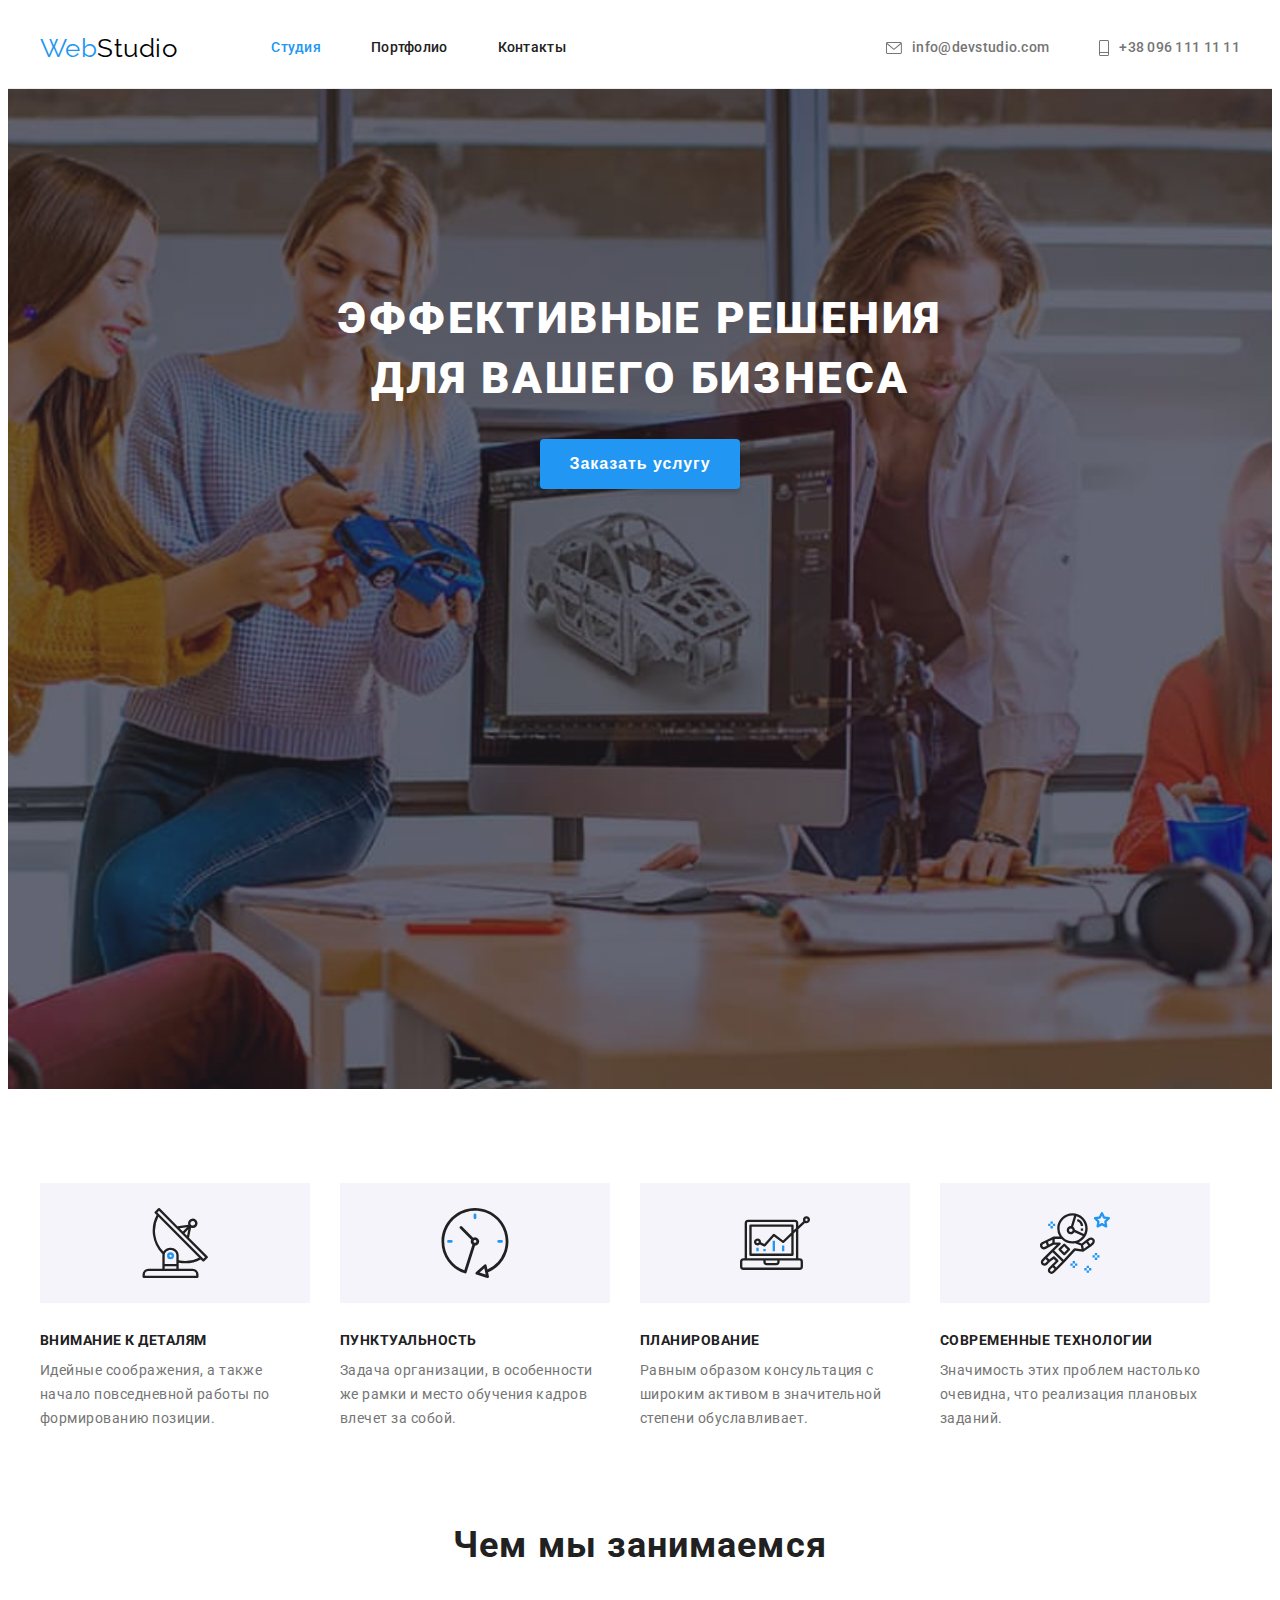
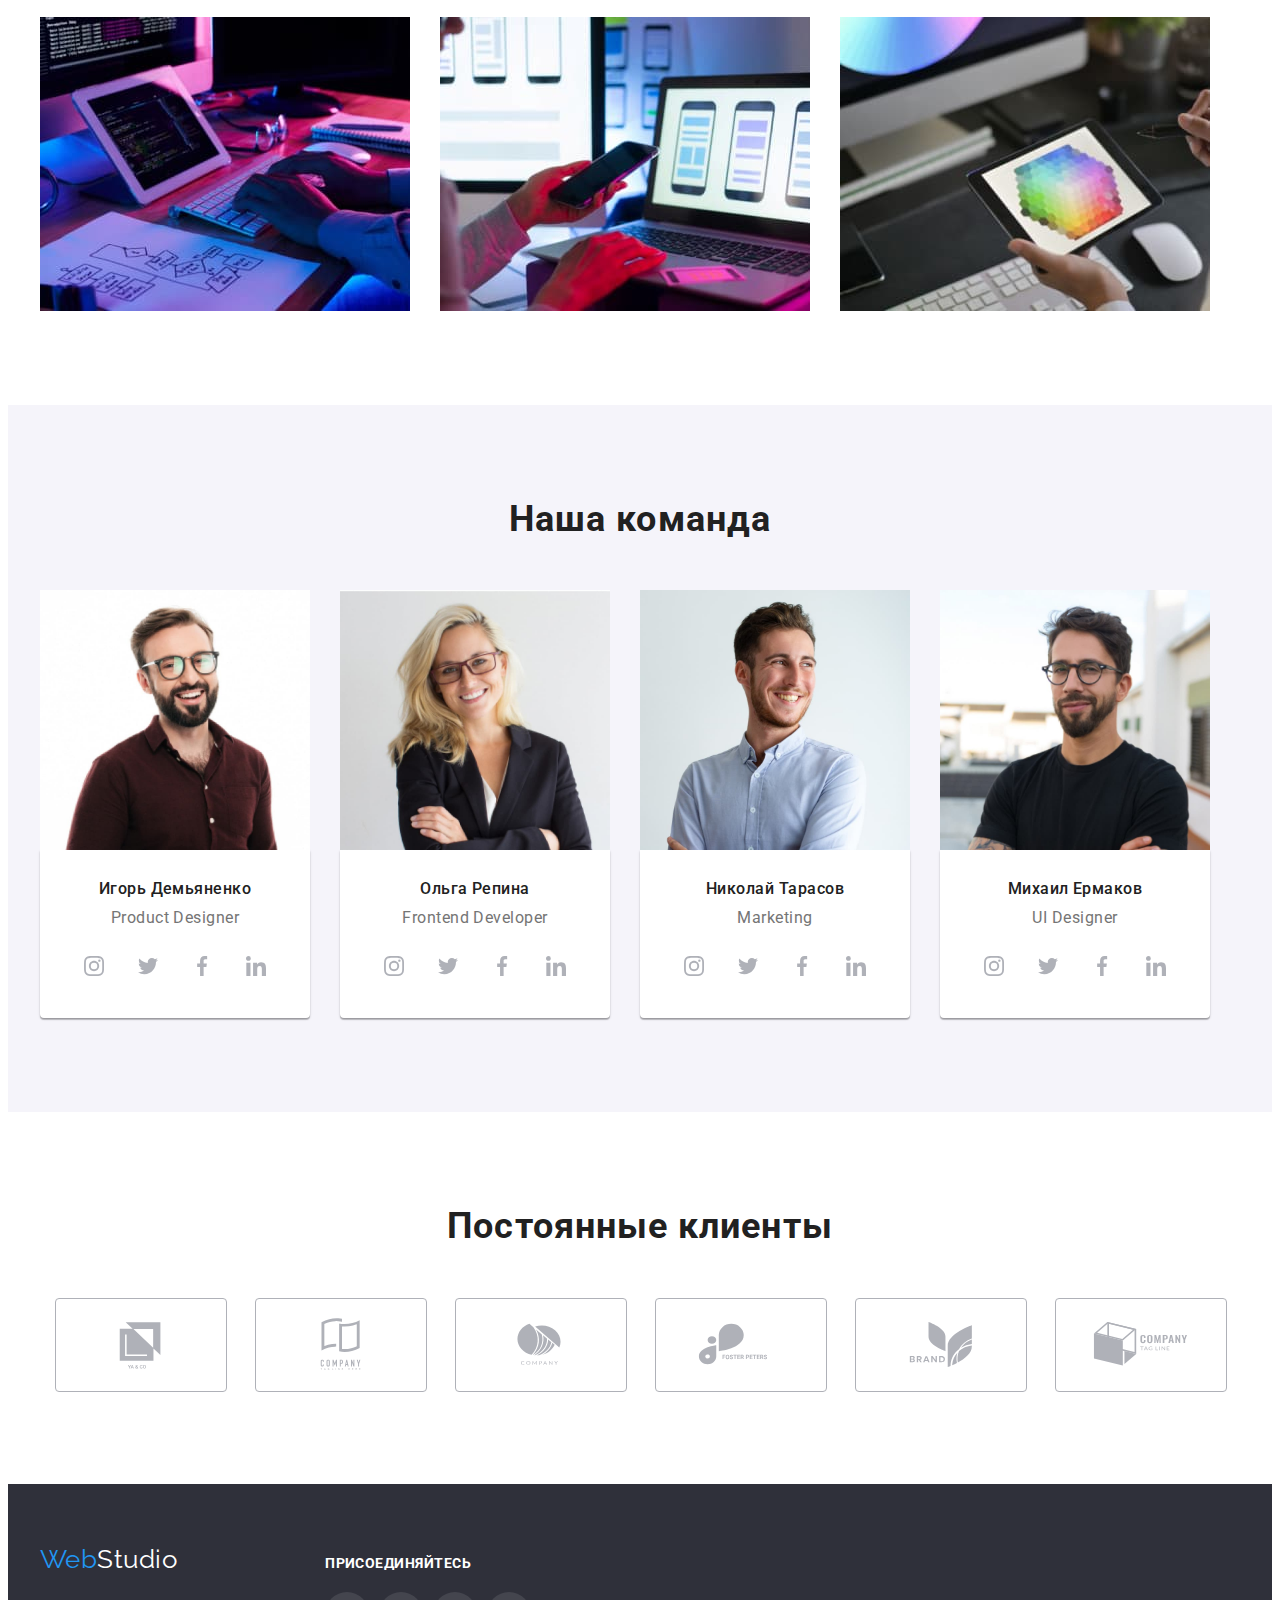
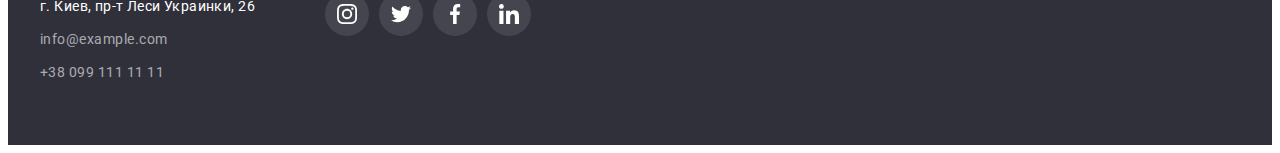
==== index.html @ 8ca859e2 "Копирует файлы предыдущей работы." ====
<!DOCTYPE html>
<html lang="ru">
<head>
    <meta charset="UTF-8">
    <meta http-equiv="X-UA-Compatible" content="IE=edge">
    <meta name="viewport" content="width=device-width, initial-scale=1.0">
    <link rel="preconnect" href="https://fonts.googleapis.com">
    <link rel="preconnect" href="https://fonts.gstatic.com" crossorigin>
    <link rel="stylesheet" 
    href="https://cdnjs.cloudflare.com/ajax/libs/modern-normalize/1.1.0/modern-normalize.min.css"
      integrity="sha512-wpPYUAdjBVSE4KJnH1VR1HeZfpl1ub8YT/NKx4PuQ5NmX2tKuGu6U/JRp5y+Y8XG2tV+wKQpNHVUX03MfMFn9Q=="
      crossorigin="anonymous" referrerpolicy="no-referrer"/>
    <link href="https://fonts.googleapis.com/css2?family=Raleway:wght@700&family=Roboto:wght@400;500;700;900&display=swap"
        rel="stylesheet">

    <link rel="stylesheet" href="./css/styles.css">
    <title>Студия</title>
</head>
<body>
<!--HEADER-->
<!--навигация-->
<header class="header">
    <div class="container header-container">
        <nav class="header-nav">
            <a href="./index.html" class="logo link header-logo"> Web<span class="logo-dark">Studio</span> </a>
            <ul class="header-list list">
                <li class="header-item"> <a href="index.html" class="header-link link current">Студия</a> </li>
                <li class="header-item"> <a href="portfolio.html" class="header-link link ">Портфолио</a> </li>
                <li class="header-item"> <a href="" class="header-link link">Контакты</a> </li>
            </ul>
        </nav>
        <!--контакты хедера-->
            <ul class="header-list list">
                <li class="header-item">
                  <a href="mailto:info@devstudio.com" class="header-contacts link">
                  <svg class="mail-icon" width="16" height="12">
                    <use href="./images/icons.svg#icon-email"></use>
                  </svg>
                  info@devstudio.com</a>
                </li>
                <li class="header-item">
                  <a href="tel:+380961111111" class="header-contacts link">
                    <svg class="mail-icon" width="10" height="16">
                      <use href="./images/icons.svg#icon-tel"></use>
                    </svg>
                    +38 096 111 11 11</a></li>
            </ul>
    </div>
</header>
<!--MAIN-->
<!--кнопка-->
  <main> 
       <section class="hero overlay">
        <div class="container ">
               <h1 class="hero-title"> Эффективные решения </br> для вашего бизнеса</h1>
               <button type="button" class="hero-btn">Заказать услугу</button>
         </div>
      </section> 
       
<!--особенности-->
      <section class="section">
          <div class="container ">
              <h2 class="features-title visually-hidden">Особенности</h2>
              <ul class="features-list list">
                <li class="features-item">
                  <div class="thumb">
                    <svg class="features-icon" width="70" height="70">
                     <use href="./images/icons.svg#icon-antenna"> </use>
                    </svg>
                  </div>  
                  <h3 class="features-title">Внимание к деталям</h3>
                  <p class="features-text"> Идейные соображения, а также начало повседневной работы по формированию позиции.</p>
                </li>
                <li class="features-item">
                  <div class="thumb">
                    <svg class="features-icon" width="70" height="70">
                      <use href="./images/icons.svg#icon-clock"> </use>
                    </svg>
                  </div>
                  <h3 class="features-title">Пунктуальность</h3>
                  <p class="features-text">Задача организации, в особенности же рамки и место обучения кадров влечет за собой.</p>
                </li>
                <li class="features-item">
                  <div class="thumb">
                    <svg class="features-icon" width="70" height="70">
                      <use href="./images/icons.svg#icon-diagram"> </use>
                    </svg>
                  </div>
                  <h3 class="features-title">Планирование</h3>
                  <p class="features-text">Равным образом консультация с широким активом в значительной степени обуславливает.</p>
                </li>
                <li class="features-item">
                  <div class="thumb">
                    <svg class="features-icon" width="70" height="70">
                      <use href="./images/icons.svg#icon-astronaut"> </use>
                    </svg>
                  </div>
                  <h3 class="features-title">Современные технологии</h3>
                  <p class="features-text">Значимость этих проблем настолько очевидна, что реализация плановых заданий.</p>
                </li>
              </ul>
          </div>
      </section>
<!--чем мы занимаемся-->
      <section class="section activity">
          <div class="container">
              <h2 class="section-title">Чем мы занимаемся</h2>
                <ul class="activity-list list">
                    <li class="activity-item"><img src="./images/box1.jpg" alt="Сoздание сайта" width="370" height="294"></li>
                    <li class="activity-item"><img src="./images/box2.jpg" alt="Адаптация под мобильные приложения" width="370" height="294"></li>
                    <li class="activity-item"><img src="./images/box3.jpg" alt="Эксклюзивный дизайн" width="370" height="294"></li>
                 </ul>
          </div>
           
      </section>
       
<!--команда-->
       <section class="section team">
           <div class="container">
               <h2 class="section-title">Наша команда</h2>
             <ul class="team-list list">
                  <li class="team-item">
                     <img src="./images/img.jpg" alt="Демьяненко" width="270" height="260">
                      <div class="team-item-bottom">
                         <h3 class="team-title">Игорь Демьяненко</h3>
                         <p class="team-text">Product Designer</p>
                         <ul class="team-social-list list">
                           <li class="team-social-item">
                             <a href="" class="team-social-link link">
                               <svg class="team-social-icon" width="20" height="20">
                                 <use href="./images/icons.svg#icon-instagram"></use>
                               </svg>
                             </a>
                           </li>
                          <li class="team-social-item">
                            <a href="" class="team-social-link link"><svg class="team-social-icon" width="20" height="20">
                              <use href="./images/icons.svg#icon-twitter"></use>
                            </svg></a>
                          </li>
                          <li class="team-social-item">
                            <a href="" class="team-social-link link"><svg class="team-social-icon" width="20" height="20">
                              <use href="./images/icons.svg#icon-facebook"></use>
                            </svg></a>
                          </li>
                          <li class="team-social-item">
                            <a href="" class="team-social-link link"><svg class="team-social-icon" width="20" height="20">
                              <use href="./images/icons.svg#icon-linkedin"></use>
                            </svg></a>
                          </li>
                         </ul>
                      </div>
                  </li>
                  <li class="team-item">
                    <img src="./images/img(1).jpg" alt="Репина" width="270" height="260">
                      <div class="team-item-bottom">
                         <h3 class="team-title">Ольга Репина</h3>
                         <p class="team-text">Frontend Developer</p>
                        <ul class="team-social-list list">
                          <li class="team-social-item">
                            <a href="" class="team-social-link link">
                              <svg class="team-social-icon" width="20" height="20">
                                <use href="./images/icons.svg#icon-instagram"></use>
                              </svg>
                            </a>
                          </li>
                          <li class="team-social-item">
                            <a href="" class="team-social-link link"><svg class="team-social-icon" width="20" height="20">
                                <use href="./images/icons.svg#icon-twitter"></use>
                              </svg></a>
                          </li>
                          <li class="team-social-item">
                            <a href="" class="team-social-link link"><svg class="team-social-icon" width="20" height="20">
                                <use href="./images/icons.svg#icon-facebook"></use>
                              </svg></a>
                          </li>
                          <li class="team-social-item">
                            <a href="" class="team-social-link link"><svg class="team-social-icon" width="20" height="20">
                                <use href="./images/icons.svg#icon-linkedin"></use>
                              </svg></a>
                          </li>
                        </ul>
                      </div>
                  </li>
                  <li class="team-item">
                     <img src="./images/img(2).jpg" alt="Тарасов" width="270" height="260">
                      <div class="team-item-bottom">
                         <h3 class="team-title">Николай Тарасов</h3>
                         <p class="team-text">Marketing</p>
                        <ul class="team-social-list list">
                          <li class="team-social-item">
                            <a href="" class="team-social-link link">
                              <svg class="team-social-icon" width="20" height="20">
                                <use href="./images/icons.svg#icon-instagram"></use>
                              </svg>
                            </a>
                          </li>
                          <li class="team-social-item">
                            <a href="" class="team-social-link link"><svg class="team-social-icon" width="20" height="20">
                                <use href="./images/icons.svg#icon-twitter"></use>
                              </svg></a>
                          </li>
                          <li class="team-social-item">
                            <a href="" class="team-social-link link"><svg class="team-social-icon" width="20" height="20">
                                <use href="./images/icons.svg#icon-facebook"></use>
                              </svg></a>
                          </li>
                          <li class="team-social-item">
                            <a href="" class="team-social-link link"><svg class="team-social-icon" width="20" height="20">
                                <use href="./images/icons.svg#icon-linkedin"></use>
                              </svg></a>
                          </li>
                        </ul>
                      </div>
                  </li>
                  <li class="team-item">
                     <img src="./images/img(4).jpg" alt="Ермаков" width="270" height="260">
                       <div class="team-item-bottom">
                          <h3 class="team-title">Михаил Ермаков</h3>
                          <p class="team-text">UI Designer</p>
                          <ul class="team-social-list list">
                            <li class="team-social-item">
                              <a href="" class="team-social-link link">
                                <svg class="team-social-icon" width="20" height="20">
                                  <use href="./images/icons.svg#icon-instagram"></use>
                                </svg>
                              </a>
                            </li>
                            <li class="team-social-item">
                              <a href="" class="team-social-link link"><svg class="team-social-icon" width="20" height="20">
                                  <use href="./images/icons.svg#icon-twitter"></use>
                                </svg></a>
                            </li>
                            <li class="team-social-item">
                              <a href="" class="team-social-link link"><svg class="team-social-icon" width="20" height="20">
                                  <use href="./images/icons.svg#icon-facebook"></use>
                                </svg></a>
                            </li>
                            <li class="team-social-item">
                              <a href="" class="team-social-link link"><svg class="team-social-icon" width="20" height="20">
                                  <use href="./images/icons.svg#icon-linkedin"></use>
                                </svg></a>
                            </li>
                          </ul>
                       </div>
                  </li>
              </ul>
           </div>
            
       </section>

       <section class="section client">
         <div class="container">
              <h2 class="section-title">Постоянные клиенты</h2>
            <ul class="client-list list">
                <li class="client-item"> <a href="" class="client-link link">
                  <svg class="client-icon" width="106" height="60">
                    <use href="./images/icons.svg#icon-Logo"></use>
                  </svg>
                </a> </li>
                <li class="client-item"> <a href="" class="client-link link">
                  <svg class="client-icon" width="106" height="60">
                    <use href="./images/icons.svg#icon-Logo-1"></use>
                  </svg>
                </a> </li>
                <li class="client-item"> <a href="" class="client-link link">
                  <svg class="client-icon" width="106" height="60">
                    <use href="./images/icons.svg#icon-Logo-2"></use>
                  </svg>
                </a> </li>
                <li class="client-item"> <a href="" class="client-link link">
                  <svg class="client-icon" width="106" height="60">
                    <use href="./images/icons.svg#icon-Logo-3"></use>
                  </svg>
                </a> </li>
                <li class="client-item"> <a href="" class="client-link link">
                  <svg class="client-icon" width="106" height="60">
                    <use href="./images/icons.svg#icon-Logo-4"></use>
                  </svg>
                </a> </li>
                <li class="client-item"> <a href="" class="client-link link">
                  <svg class="client-icon" width="106" height="60">
                    <use href="./images/icons.svg#icon-Logo-5"></use>
                  </svg>
                </a> </li>
            </ul>
         </div>
        
       </section>
  </main>
    <!--FOOTER-->
    <!--адрес-->
    <footer class="footer">
        <div class="container footer-container">
          <div class="address-box">
            <a href="./index.html" class="logo link footer-logo"> Web<span class="footer-logo-light">Studio</span> </a>
          <address>
              <ul class="footer-list list">
                  <li class="footer-item"><a href="" class="address link">г. Киев, пр-т Леси Украинки, 26 </a> </li>
                  <li class="footer-item"><a href="maiilto:info@example.com" class="footer-conracts link">info@example.com</a>
                  </li>
                  <li class="footer-item"><a href="tel:+380991111111" class="footer-conracts link">+38 099 111 11 11</a></li>
              </ul>
          </address>
          </div>  
          <div class="social-box">
          <h3 class="footer-social-title">Присоединяйтесь</h3>
          <ul class="footer-social-list list">
            <li class="footer-social-item">
              <a href="" class="footer-social-link link">
                <svg class="footer-social-icon" width="20" height="20">
                  <use href="./images/icons.svg#icon-instagram-f"></use>
                </svg>
              </a>
            </li>
            <li class="footer-social-item">
              <a href="" class="footer-social-link link">
                <svg class="footer-social-icon" width="20" height="20">
                  <use href="./images/icons.svg#icon-twitter-f"></use>
                </svg>
              </a>
            </li>
            <li class="footer-social-item">
              <a href="" class="footer-social-link link">
                <svg class="footer-social-icon" width="20" height="20">
                  <use href="./images/icons.svg#icon-facebook-f"></use>
                </svg>
              </a>
            </li>
            <li class="footer-social-item">
              <a href="" class="footer-social-link link">
                <svg class="footer-social-icon" width="20" height="20">
                  <use href="./images/icons.svg#icon-linkedin-f"></use>
                </svg>
              </a>
            </li>
          </ul>
        </div>
        </div>
        
    </footer>
</body>
</html>
---- css/styles.css ----
:root {
  --main-title-color: #212121;
  --second-title-color: #757575;
  --third-title-color: #ffffff;
  --main-text-color: #757575;
  --second-text-color: #ffffff99;
  --accent-color: #2196f3;
  --main-btn-color: #2196f3;
  --second-btn-color: #f5f4fa;
  --first-logo-color: #000000;
  --second-logo-color: #ffffff;
  --font-logo: 'Raleway';
  --main-bckgr-color: #ffffff;
  --second-bckgr-color: #2f303a;
  --third-bckgr-color: #f5f4fa;
  --header-bottom-line: #ececec;
  --thumb-color: #f5f4fa;
  --first-social-icon-color: #afb1b8;
  --second-social-icon-color: #ffffff;
  --hover-social-icon-color: #ffffff;
  --border-projects-color: #eeeeee;
}

p,
h1,
h2,
h3,
h4,
h5,
h6 {
  margin: 0;
}
ul {
  margin: 0;
  padding: 0;
}
button {
  cursor: pointer;
}
img {
  display: block;
  max-width: 100%;
  height: auto;
}
body {
  font-family: 'Roboto', sans-serif;
  letter-spacing: 0.03em;
  background: #ffffff;
}
.container {
  width: 1200px;
  padding: 0 15px;
  margin: 0 auto;
}
.section {
  padding-top: 94px;
  padding-bottom: 94px;
}
.list {
  list-style: none;
}
.link {
  text-decoration: none;
  cursor: pointer;
}
.section-title {
  margin-bottom: 50px;

  font-weight: 700;
  font-size: 36px;
  line-height: 1.16;
  text-align: center;
  letter-spacing: 0.03em;
  color: var(--main-title-color);
}

/*--------------------------HEADER----------------------------*/

.header {
  background-color: var(--main-bckgr-color);
  border-bottom: 1px solid var(--header-bottom-line);
}
.header-nav {
  display: flex;
  align-items: center;
}
.header-list {
  display: flex;
  margin-left: auto;
}
.header-item:not(:last-child) {
  margin-right: 50px;
}
.header-container {
  display: flex;
  align-items: center;
}
/*логотип*/
.header-logo {
  margin-right: 94px;
}
.logo {
  color: var(--accent-color);
  font-family: var(--font-logo);
  font-size: 26px;
  line-height: 1.19;
}

.logo-dark {
  color: var(--first-logo-color);
}

/*навигация*/
.header-link {
  display: block;
  padding-top: 32px;
  padding-bottom: 32px;

  font-weight: 500;
  font-size: 14px;
  line-height: 1.14;
  letter-spacing: 0.02em;
  color: var(--main-title-color);
}
.header-link:hover,
.header-link:focus {
  color: var(--accent-color);
}
.header-link.current {
  color: var(--accent-color);
}

/*контакты хедера*/
.header-connect {
  margin-left: auto;
}
.header-connect .header-item:not(:last-child) {
  margin-right: 50px;
}
.header-contacts {
  display: flex;
  justify-content: center;
  align-items: center;

  padding-top: 32px;
  padding-bottom: 32px;

  font-weight: 500;
  font-size: 14px;
  line-height: 1.14;
  letter-spacing: 0.02em;
  color: var(--second-title-color);
}
.mail-icon {
  fill: currentColor;
  margin-right: 10px;
}
.header-contacts:hover,
.header-contacts:focus {
  color: var(--accent-color);
}

/*СТУДИЯ------------------------------------------------------*/
/*-----------------------------MAIN----------------------------*/
.hero {
  max-width: 1600px;
  margin: 0 auto;
  padding: 200px 0;

  text-align: center;

  background-color: var(--second-bckgr-color);
}
.overlay {
  max-width: 1600px;
  height: 600px;

  margin-right: auto;
  margin-left: auto;

  background-image: linear-gradient(to right, rgba(47, 48, 58, 0.4), rgba(47, 48, 58, 0.4)),
    url('../images/hero-bckg.jpg');

  background-size: cover;
  background-repeat: no-repeat;
  background-position: center;
  background-color: var(--second-bckgr-color);
}
.hero-title {
  margin-bottom: 30px;
  font-weight: 900;
  font-size: 44px;
  line-height: 1.36;
  letter-spacing: 0.06em;
  text-transform: uppercase;
  color: var(--third-title-color);
}
/*кнопка "заказ услуги"*/

.hero-btn {
  padding: 0;
  width: 200px;
  height: 50px;
  font-weight: bold;
  font-size: 16px;
  color: var(--third-title-color);
  line-height: 1.87;
  letter-spacing: 0.06em;

  border: none;
  background-color: var(--main-btn-color);
  box-shadow: 0px 4px 4px rgba(0, 0, 0, 0.15);
  border-radius: 4px;
}
.hero-btn:hover,
.hero-btn:focus {
  background-color: var(--main-btn-color);
  color: var(--third-title-color);
}

/*особенности*/
.features-list {
  display: flex;

  background-color: var(--main-bckgr-color);
}
.thumb {
  display: flex;
  justify-content: center;
  align-items: center;
  height: 120px;
  margin-bottom: 30px;

  background: var(--thumb-color);
}

.features-item:not(:last-child) {
  margin-right: 30px;
}
.features-item {
  width: 270px;
}
.features-title {
  margin-bottom: 10px;

  font-size: 14px;
  line-height: 1.14;
  text-transform: uppercase;
  color: var(--main-title-color);
}
.features-text {
  font-size: 14px;
  line-height: 1.71;
  color: var(--second-title-color);
}

/*чем мы занимаемся*/
.activity {
  padding-top: 0;
}
.activity-list {
  display: flex;
}
.activity-item:not(:last-child) {
  margin-right: 30px;
}
/*наша команда*/
.team {
  background-color: var(--third-bckgr-color);
}
.team-list {
  display: flex;
  margin-right: -30px;
}
.team-item:not(:last-child) {
  flex-basis: calc(100%-3 * 30px) / 3;
  margin-right: 30px;
}
.team-title {
  margin-bottom: 10px;

  font-weight: 500;
  font-size: 16px;
  line-height: 1.18;
  text-align: center;
  letter-spacing: 0.03em;
  color: var(--main-title-color);
}
.team-text {
  margin-bottom: 16px;
  font-size: 16px;
  line-height: 1.18;
  text-align: center;
  letter-spacing: 0.03em;
  color: var(--main-text-color);
}
.team-item-bottom {
  padding-top: 30px;
  padding-bottom: 30px;
}
.team-item-bottom {
  background-color: var(--main-bckgr-color);
  box-shadow: 0px 1px 3px rgba(0, 0, 0, 0.12), 0px 1px 1px rgba(0, 0, 0, 0.14),
    0px 2px 1px rgba(0, 0, 0, 0.2);
  border-radius: 0px 0px 4px 4px;
}
.team-social-list {
  display: flex;
  justify-content: center;
  align-items: center;
}
.team-social-item {
  width: 44px;
  height: 44px;
}
.team-social-item + .team-social-item {
  margin-left: 10px;
}
.team-social-link {
  display: flex;
  justify-content: center;
  align-items: center;

  width: 100%;
  height: 100%;

  color: var(--first-social-icon-color);
  background-color: #fff;
  border-radius: 50%;
}
.team-social-icon {
  fill: currentColor;
}
.team-social-link:hover,
.team-social-link:focus {
  background-color: var(--accent-color);
  color: var(--hover-social-icon-color);
}
/*постоянные клиенты*/
.client {
  background-color: var(--main-bckgr-color);
}
.client-list {
  display: flex;
  justify-content: center;
  align-items: center;
}
.client-item {
  width: 170px;
  height: 92px;
}
.client-item + .client-item {
  margin-left: 30px;
}
.client-link {
  display: flex;
  justify-content: center;
  align-items: center;

  width: 100%;
  height: 100%;

  color: var(--first-social-icon-color);
  background-color: var(--main-bckgr-color);
  border: 1px solid var(--first-social-icon-color);
  border-radius: 4px;
}
.client-icon {
  fill: currentColor;
}
.client-link:hover,
.client-link:focus {
  background-color: var(--hover-social-icon-color);
  color: var(--accent-color);
  border-color: var(--accent-color);
}

/*ПОРТФОЛИО---------------------------------------------------*/
/*-------------------------MAIN-------------------------------*/
/*фильтр*/
.visually-hidden {
  position: absolute;
  white-space: nowrap;
  width: 1px;
  height: 1px;
  overflow: hidden;
  border: 0;
  padding: 0;
  clip: rect(0 0 0 0);
  clip-path: inset(50%);
  margin: -1px;
}
.btn-filter {
  display: inline-block;
  padding: 6px 22px;
  font-family: inherit;
  color: var(--main-title-color);
  font-weight: 500;
  font-size: 16px;
  line-height: 1.62;
  text-align: center;

  border-radius: 4px;
  border: transparent;
  background-color: var(--second-btn-color);
}
.btn-filter:hover,
.btn-filter:focus {
  color: var(--third-title-color);
  background-color: var(--main-btn-color);
  box-shadow: 0px 3px 1px rgba(0, 0, 0, 0.1), 0px 1px 2px rgba(0, 0, 0, 0.08),
    0px 2px 2px rgba(0, 0, 0, 0.12);
  border-radius: 4px;
}

.filter-list {
  display: flex;
  justify-content: center;
  margin-bottom: 50px;
}
.filter-item:not(:last-child) {
  margin-right: 8px;
}
/*проекты*/
.projects-list {
  display: flex;
  flex-wrap: wrap;
}

.projects-item {
  background-color: var(--main-bckgr-color);
}
.projects-item:not(:nth-child(3n)) {
  margin-right: 30px;
}
.projects-item:not(:nth-last-child(-n + 3)) {
  margin-bottom: 30px;
}
.project-title {
  font-weight: 700;
  font-size: 18px;
  line-height: 2;
  letter-spacing: 0.06em;
  color: var(--main-title-color);
}
.project-text {
  font-size: 16px;
  line-height: 1.87;
  letter-spacing: 0.03em;
  color: var(--main-text-color);
}
.project-title-text {
  padding: 20px 24px;
  border: 1px solid var(--border-projects-color);
  box-sizing: border-box;
}
.project-link {
  display: block;
}
.project-link:hover,
.project-link:focus {
  box-sizing: border-box;
  box-shadow: 0px 1px 1px rgba(0, 0, 0, 0.12), 0px 4px 4px rgba(0, 0, 0, 0.06),
    1px 4px 6px rgba(0, 0, 0, 0.16);
}
/*------------------------FOOTER-----------------------------*/
.footer {
  background-color: var(--second-bckgr-color);
  padding: 60px 0;
}
.footer-container {
  display: block;
}
/*логотип футера*/

.footer-logo-light {
  color: var(--second-logo-color);
}
.footer-logo {
  display: block;
  margin-bottom: 20px;
}
/*адрес*/
.address {
  font-style: normal;
  font-size: 14px;
  letter-spacing: 0.03em;
  line-height: 1.71;
  color: var(--third-title-color);
}
.address:hover,
.address:focus {
  color: var(--main-text-color);
}
.footer-item:not(:last-child) {
  margin-bottom: 9px;
}
.footer-conracts {
  font-style: normal;
  font-size: 14px;
  line-height: 1.71;
  color: var(--second-text-color);
}
.footer-conracts:hover,
.footer-conracts:focus {
  color: #757575;
}

.footer-container {
  display: flex;
  align-items: baseline;
}
.address-box {
  margin-right: 70px;
}
.footer-social-title {
  font-size: 14px;
  line-height: 1.14;
  text-transform: uppercase;

  margin-bottom: 20px;

  color: var(--third-title-color);
}

.footer-social-title {
  font-size: 14px;
  line-height: 1.14;
  text-transform: uppercase;

  color: var(--third-title-color);
}
.footer-social-list {
  display: flex;
  justify-content: center;
}
.footer-social-link {
  display: flex;
  justify-content: center;
  align-items: center;

  width: 100%;
  height: 100%;

  color: var(--second-social-icon-color);
  background-color: rgba(255, 255, 255, 0.1);
  border-radius: 50%;
}
.footer-social-item {
  width: 44px;
  height: 44px;
}
.footer-social-item + .footer-social-item {
  margin-left: 10px;
}
.footer-social-icon {
  fill: currentColor;
}
.footer-social-link:hover,
.footer-social-link:focus {
  background-color: var(--accent-color);
}
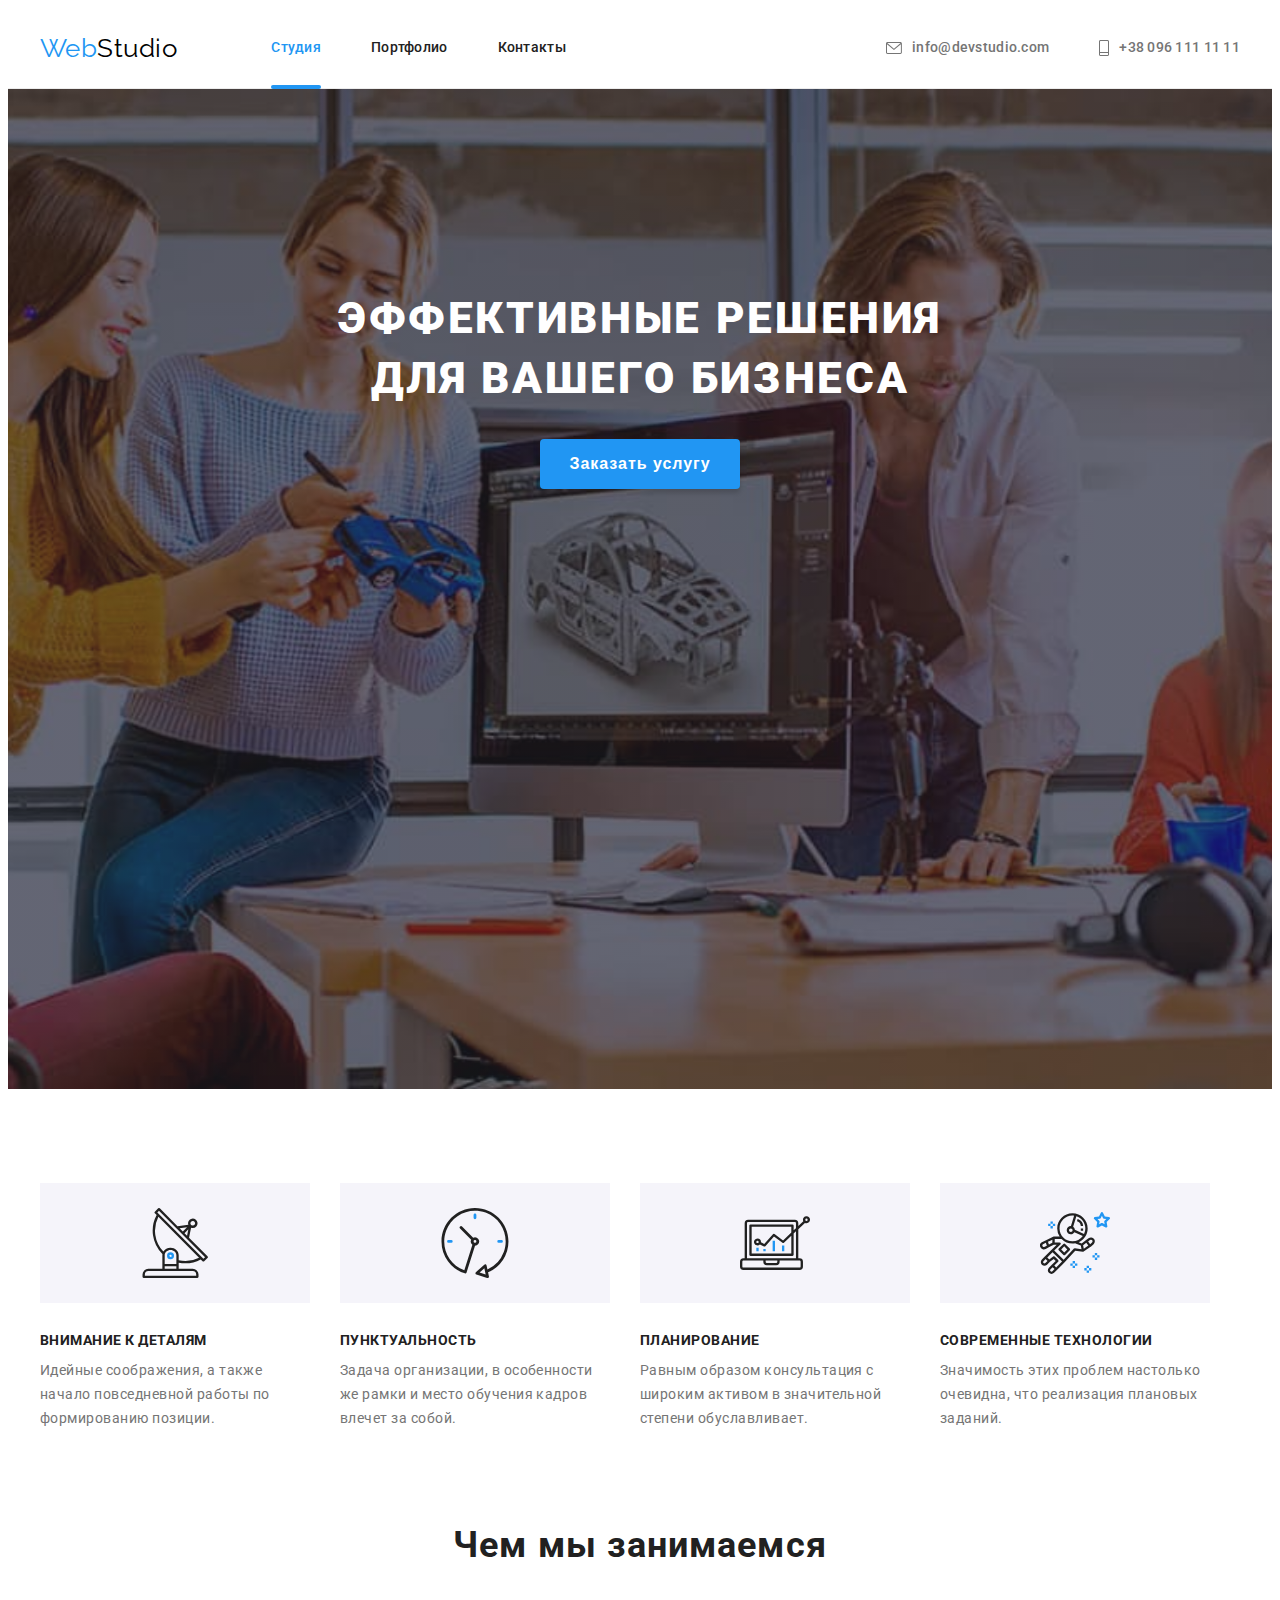
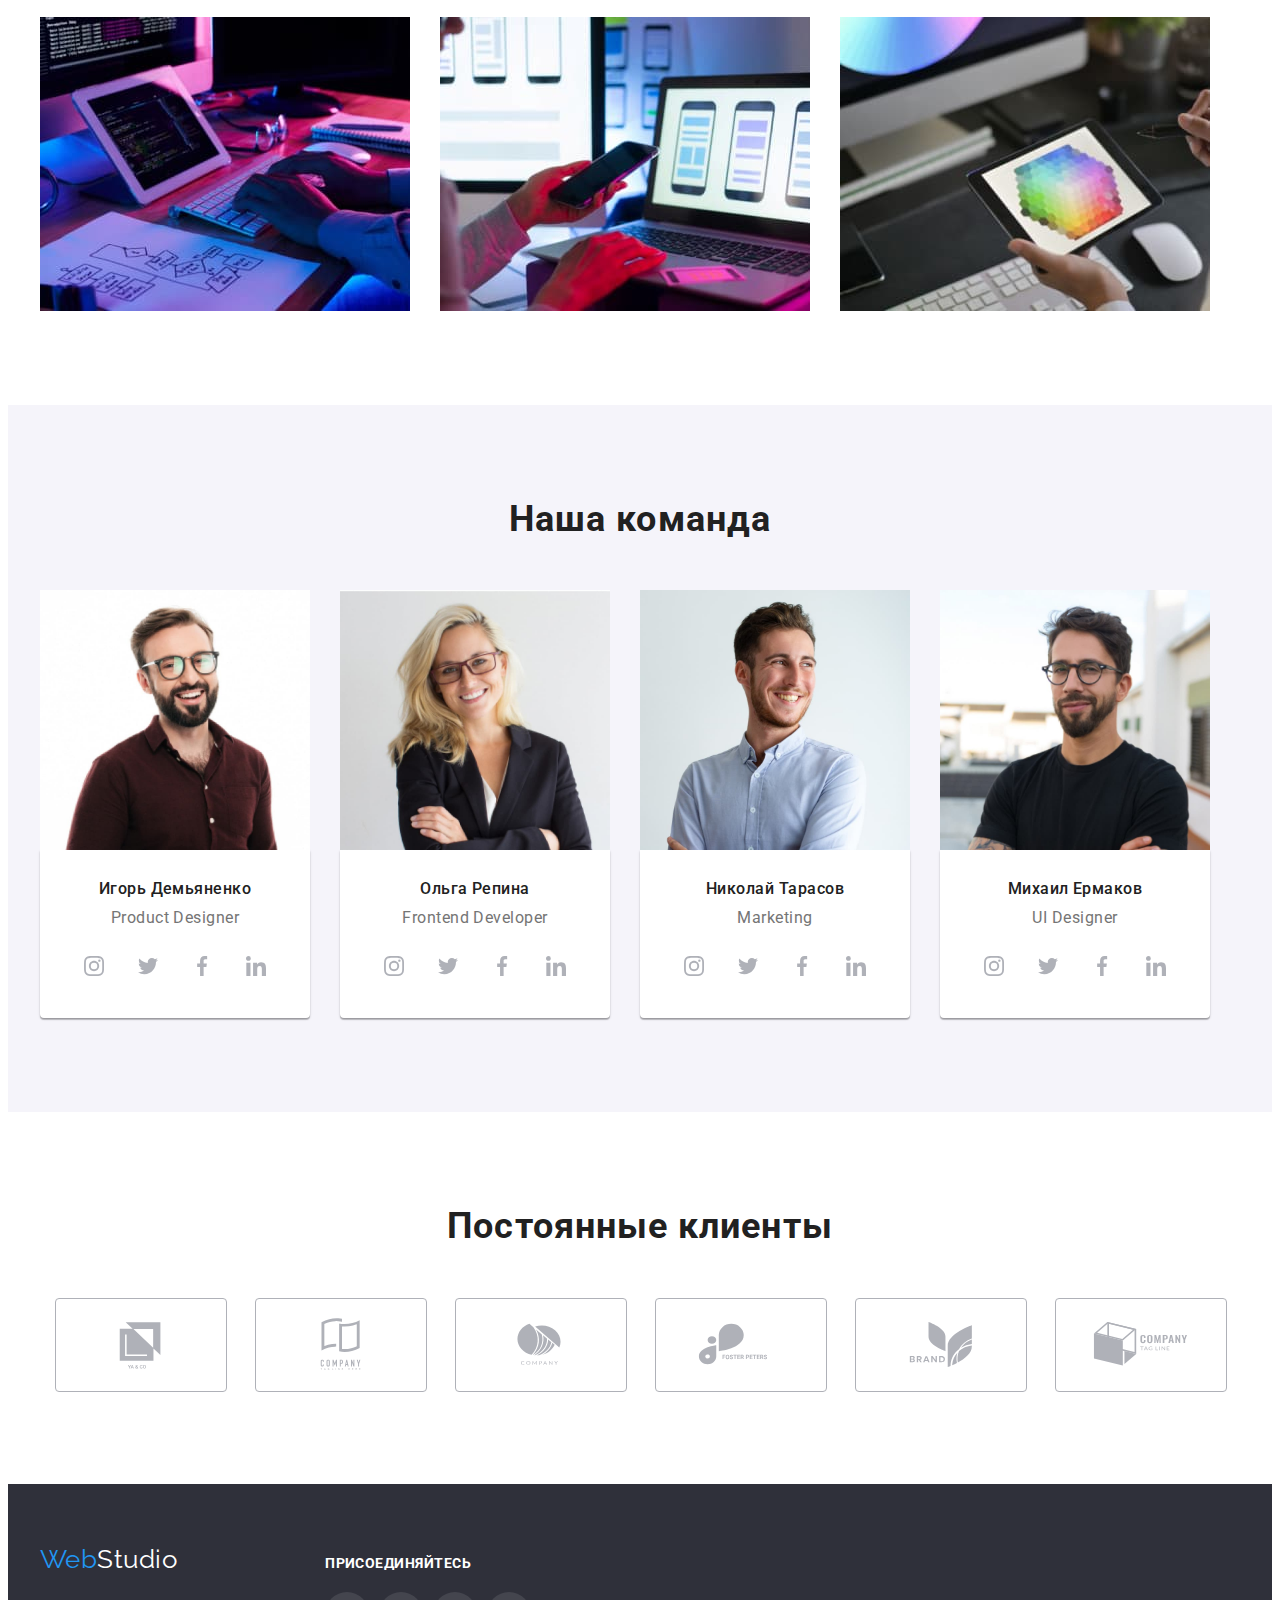
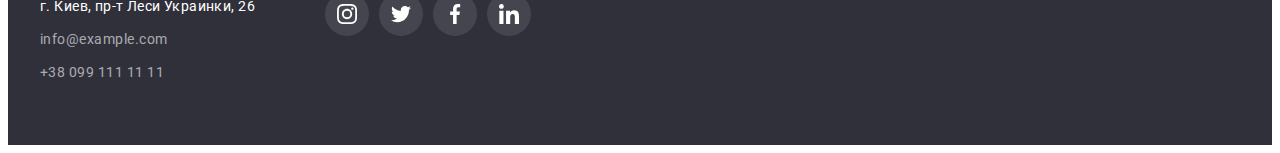
==== commit aadad59c: "Добавляет переходи для всех эффектов ховера и фокуса." ====
--- a/index.html
+++ b/index.html
@@ -22,7 +22,7 @@
 <header class="header">
     <div class="container header-container">
         <nav class="header-nav">
-            <a href="./index.html" class="logo link header-logo"> Web<span class="logo-dark">Studio</span> </a>
+            <a href="./index.html" class="logo link header-logo">Web<span class="logo-dark">Studio</span> </a>
             <ul class="header-list list">
                 <li class="header-item"> <a href="index.html" class="header-link link current">Студия</a> </li>
                 <li class="header-item"> <a href="portfolio.html" class="header-link link ">Портфолио</a> </li>
@@ -292,7 +292,7 @@
     <footer class="footer">
         <div class="container footer-container">
           <div class="address-box">
-            <a href="./index.html" class="logo link footer-logo"> Web<span class="footer-logo-light">Studio</span> </a>
+            <a href="./index.html" class="logo link footer-logo">Web<span class="footer-logo-light">Studio</span> </a>
           <address>
               <ul class="footer-list list">
                   <li class="footer-item"><a href="" class="address link">г. Киев, пр-т Леси Украинки, 26 </a> </li>
@@ -338,5 +338,6 @@
         </div>
         
     </footer>
+    <script src="./js/modal.js"></script>
 </body>
 </html> --- a/css/styles.css
+++ b/css/styles.css
@@ -19,6 +19,7 @@
   --second-social-icon-color: #ffffff;
   --hover-social-icon-color: #ffffff;
   --border-projects-color: #eeeeee;
+  --timing-function: cubic-bezier(0.4, 0, 0.2, 1);
 }
 
 p,
@@ -112,6 +113,8 @@
 
 /*навигация*/
 .header-link {
+  position: relative;
+
   display: block;
   padding-top: 32px;
   padding-bottom: 32px;
@@ -121,6 +124,20 @@
   line-height: 1.14;
   letter-spacing: 0.02em;
   color: var(--main-title-color);
+
+  transition: color 250ms var(--timing-function);
+}
+.current::after {
+  position: absolute;
+  bottom: -1px;
+
+  content: '';
+  display: block;
+  width: 100%;
+  height: 4px;
+
+  background: var(--accent-color);
+  border-radius: 2px;
 }
 .header-link:hover,
 .header-link:focus {
@@ -150,6 +167,8 @@
   line-height: 1.14;
   letter-spacing: 0.02em;
   color: var(--second-title-color);
+
+  transition: color 250ms var(--timing-function);
 }
 .mail-icon {
   fill: currentColor;
@@ -211,6 +230,9 @@
   background-color: var(--main-btn-color);
   box-shadow: 0px 4px 4px rgba(0, 0, 0, 0.15);
   border-radius: 4px;
+
+  transition: background-color 250ms var(--timing-function),
+    border-color 250ms var(--timing-function);
 }
 .hero-btn:hover,
 .hero-btn:focus {
@@ -327,6 +349,8 @@
   color: var(--first-social-icon-color);
   background-color: #fff;
   border-radius: 50%;
+
+  transition: background-color 250ms var(--timing-function), color 250ms var(--timing-function);
 }
 .team-social-icon {
   fill: currentColor;
@@ -364,6 +388,9 @@
   background-color: var(--main-bckgr-color);
   border: 1px solid var(--first-social-icon-color);
   border-radius: 4px;
+
+  transition: background-color 250ms var(--timing-function), color 250ms var(--timing-function),
+    border-color 250ms var(--timing-function);
 }
 .client-icon {
   fill: currentColor;
@@ -403,6 +430,8 @@
   border-radius: 4px;
   border: transparent;
   background-color: var(--second-btn-color);
+
+  transition: background-color 250ms var(--timing-function), color 250ms var(--timing-function);
 }
 .btn-filter:hover,
 .btn-filter:focus {
@@ -456,6 +485,8 @@
 }
 .project-link {
   display: block;
+
+  transition: box-shadow 250ms var(--timing-function);
 }
 .project-link:hover,
 .project-link:focus {
@@ -487,6 +518,8 @@
   letter-spacing: 0.03em;
   line-height: 1.71;
   color: var(--third-title-color);
+
+  transition: color 250ms var(--timing-function);
 }
 .address:hover,
 .address:focus {
@@ -500,6 +533,8 @@
   font-size: 14px;
   line-height: 1.71;
   color: var(--second-text-color);
+
+  transition: color 250ms var(--timing-function);
 }
 .footer-conracts:hover,
 .footer-conracts:focus {
@@ -545,6 +580,8 @@
   color: var(--second-social-icon-color);
   background-color: rgba(255, 255, 255, 0.1);
   border-radius: 50%;
+
+  transition: background-color 250ms var(--timing-function);
 }
 .footer-social-item {
   width: 44px;
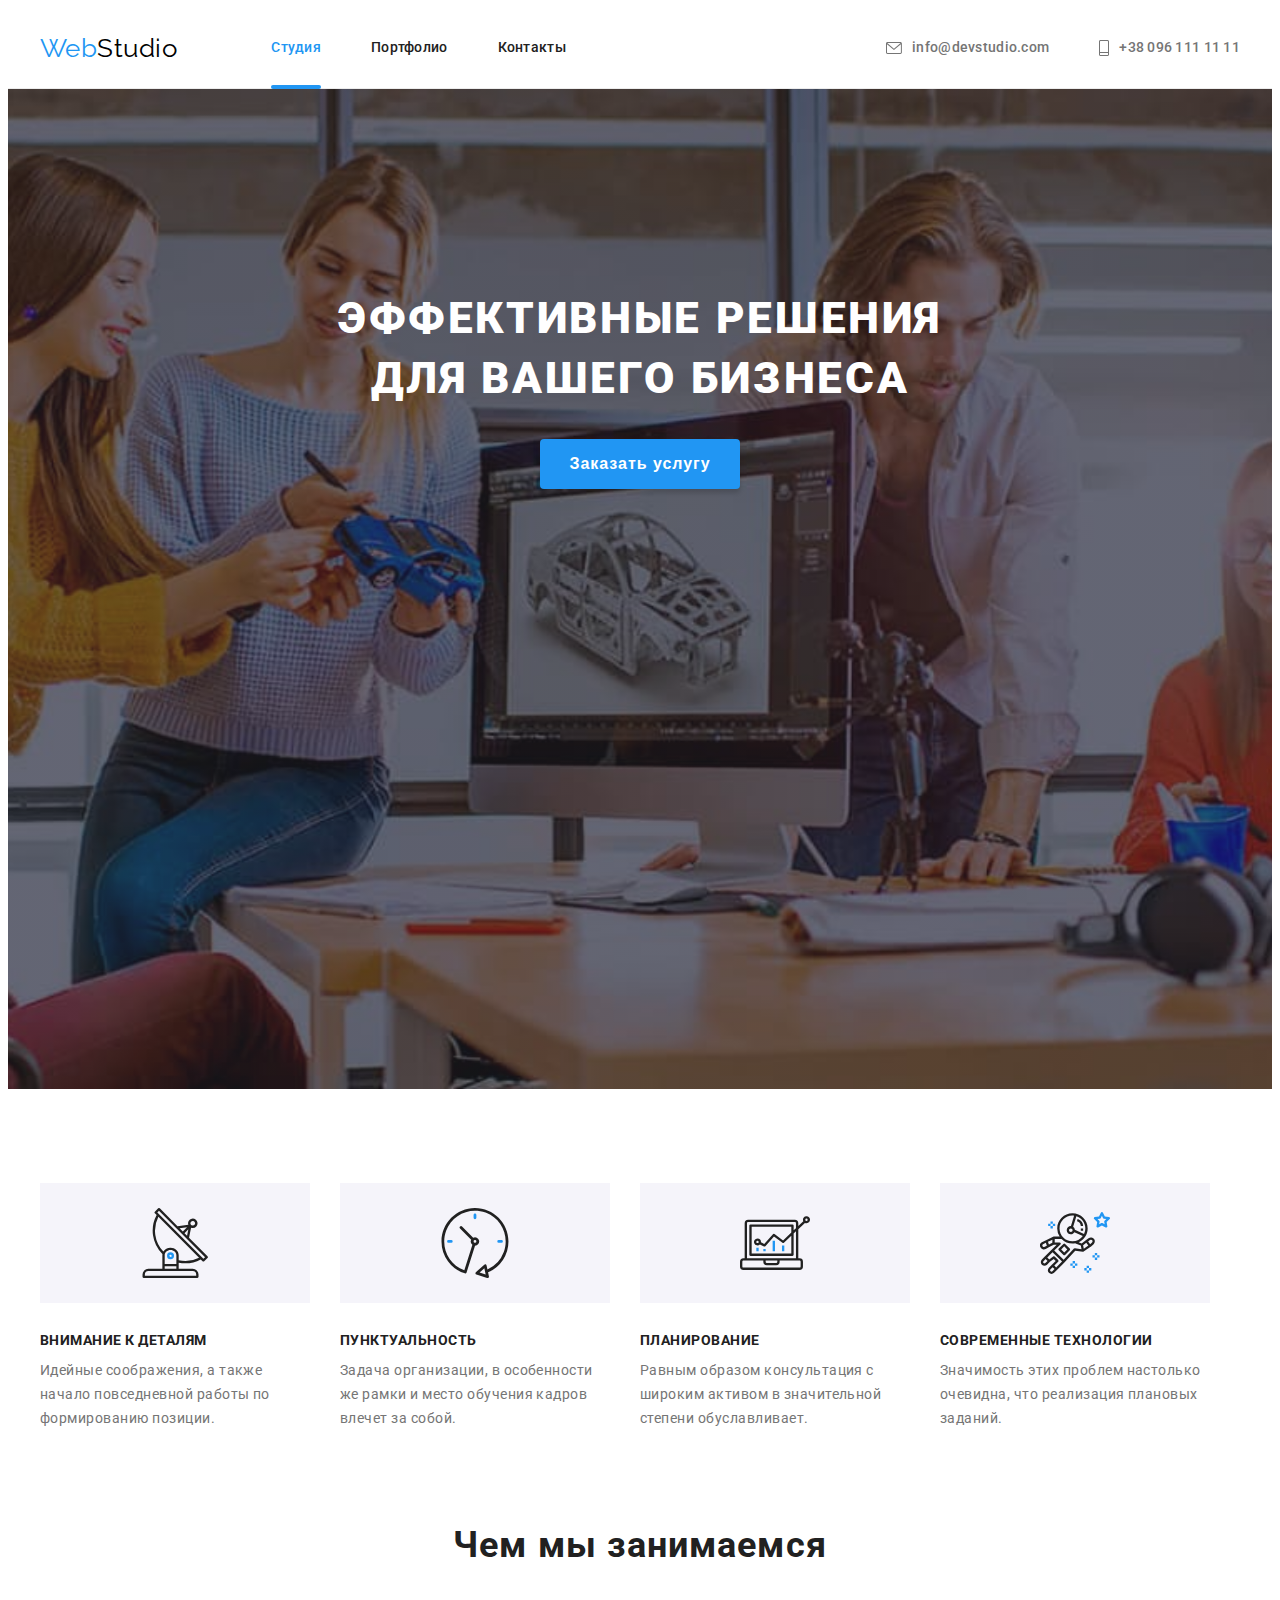
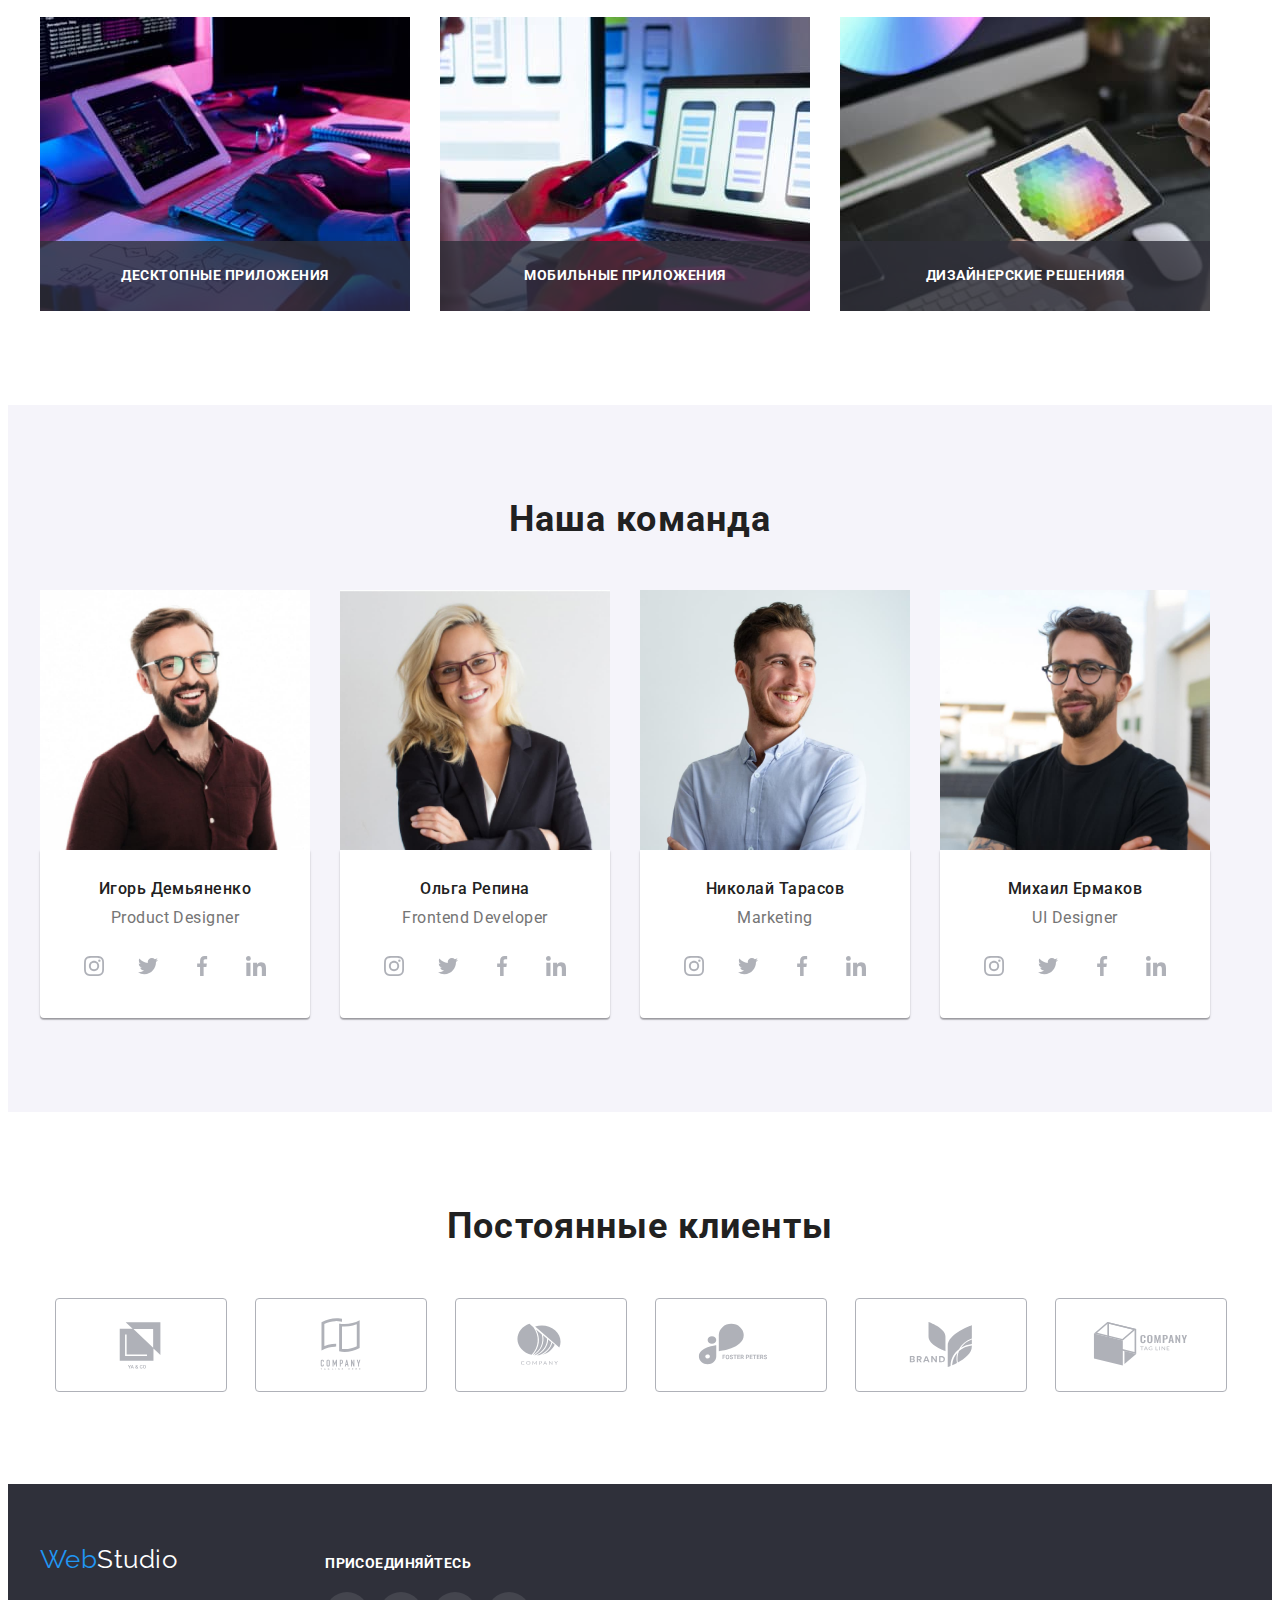
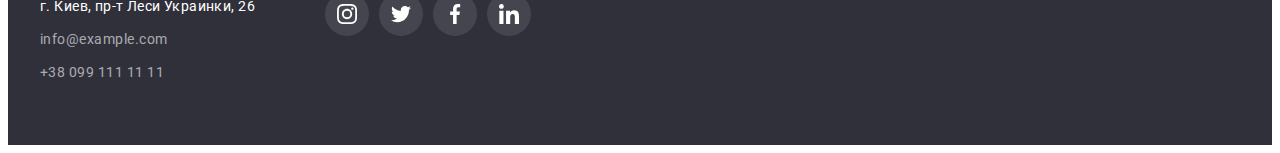
==== commit 2db5bb88: "Добавляет overlay" ====
--- a/index.html
+++ b/index.html
@@ -106,9 +106,32 @@
           <div class="container">
               <h2 class="section-title">Чем мы занимаемся</h2>
                 <ul class="activity-list list">
-                    <li class="activity-item"><img src="./images/box1.jpg" alt="Сoздание сайта" width="370" height="294"></li>
-                    <li class="activity-item"><img src="./images/box2.jpg" alt="Адаптация под мобильные приложения" width="370" height="294"></li>
-                    <li class="activity-item"><img src="./images/box3.jpg" alt="Эксклюзивный дизайн" width="370" height="294"></li>
+                    <li class="activity-item">
+                      <div class="box-images">
+                        <img src="./images/box1.jpg" alt="Сoздание сайта" width="370" height="294">
+                      <div class="box-text">
+                        <p class="activity-text">Десктопные приложения</p>
+                      </div> 
+                      </div>
+                    </li>
+
+                    
+                    <li class="activity-item">
+                      <div class="box-images">
+                        <img src="./images/box2.jpg" alt="Адаптация под мобильные приложения" width="370" height="294">
+                        <div class="box-text">
+                          <p class="activity-text">Мобильные приложения</p>
+                        </div>
+                      </div>
+                    </li>
+                    <li class="activity-item">
+                      <div class="box-images">
+                        <img src="./images/box3.jpg" alt="Эксклюзивный дизайн" width="370" height="294">
+                        <div class="box-text">
+                          <p class="activity-text">Дизайнерские решенияя</p>
+                        </div>
+                      </div>
+                    </li>
                  </ul>
           </div>
            
--- a/css/styles.css
+++ b/css/styles.css
@@ -20,6 +20,8 @@
   --hover-social-icon-color: #ffffff;
   --border-projects-color: #eeeeee;
   --timing-function: cubic-bezier(0.4, 0, 0.2, 1);
+  --transition-duration: 250ms;
+  --projecrs-overlay-color: rgba(33, 150, 243, 0.9);
 }
 
 p,
@@ -125,7 +127,7 @@
   letter-spacing: 0.02em;
   color: var(--main-title-color);
 
-  transition: color 250ms var(--timing-function);
+  transition: color var(--transition-duration) var(--timing-function);
 }
 .current::after {
   position: absolute;
@@ -168,7 +170,7 @@
   letter-spacing: 0.02em;
   color: var(--second-title-color);
 
-  transition: color 250ms var(--timing-function);
+  transition: color var(--transition-duration) var(--timing-function);
 }
 .mail-icon {
   fill: currentColor;
@@ -231,8 +233,8 @@
   box-shadow: 0px 4px 4px rgba(0, 0, 0, 0.15);
   border-radius: 4px;
 
-  transition: background-color 250ms var(--timing-function),
-    border-color 250ms var(--timing-function);
+  transition: background-color var(--transition-duration) var(--timing-function),
+    border-color var(--transition-duration) var(--timing-function);
 }
 .hero-btn:hover,
 .hero-btn:focus {
@@ -286,6 +288,35 @@
 .activity-item:not(:last-child) {
   margin-right: 30px;
 }
+.box-images {
+  position: relative;
+}
+.box-text {
+  display: flex;
+  justify-content: center;
+  align-items: center;
+
+  position: absolute;
+  content: '';
+  bottom: 0;
+
+  width: 100%;
+  height: 70px;
+
+  background: rgba(47, 48, 58, 0.8);
+}
+
+.activity-text {
+  font-weight: bold;
+  font-size: 14px;
+  line-height: 1.14;
+  text-align: center;
+
+  text-transform: uppercase;
+
+  color: var(--third-title-color);
+}
+
 /*наша команда*/
 .team {
   background-color: var(--third-bckgr-color);
@@ -350,7 +381,8 @@
   background-color: #fff;
   border-radius: 50%;
 
-  transition: background-color 250ms var(--timing-function), color 250ms var(--timing-function);
+  transition: background-color var(--transition-duration) var(--timing-function),
+    color var(--transition-duration) var(--timing-function);
 }
 .team-social-icon {
   fill: currentColor;
@@ -389,8 +421,9 @@
   border: 1px solid var(--first-social-icon-color);
   border-radius: 4px;
 
-  transition: background-color 250ms var(--timing-function), color 250ms var(--timing-function),
-    border-color 250ms var(--timing-function);
+  transition: background-color var(--transition-duration) var(--timing-function),
+    color var(--transition-duration) var(--timing-function),
+    border-color var(--transition-duration) var(--timing-function);
 }
 .client-icon {
   fill: currentColor;
@@ -431,7 +464,8 @@
   border: transparent;
   background-color: var(--second-btn-color);
 
-  transition: background-color 250ms var(--timing-function), color 250ms var(--timing-function);
+  transition: background-color var(--transition-duration) var(--timing-function),
+    color var(--transition-duration) var(--timing-function);
 }
 .btn-filter:hover,
 .btn-filter:focus {
@@ -486,7 +520,7 @@
 .project-link {
   display: block;
 
-  transition: box-shadow 250ms var(--timing-function);
+  transition: box-shadow var(--transition-duration) var(--timing-function);
 }
 .project-link:hover,
 .project-link:focus {
@@ -494,6 +528,43 @@
   box-shadow: 0px 1px 1px rgba(0, 0, 0, 0.12), 0px 4px 4px rgba(0, 0, 0, 0.06),
     1px 4px 6px rgba(0, 0, 0, 0.16);
 }
+.projecrs-overlay {
+  position: relative;
+}
+.projecrs-overlay::before {
+  display: inline-block;
+  position: absolute;
+  content: '';
+  top: 0;
+  left: 0;
+
+  width: 100%;
+  height: 100%;
+
+  background-color: var(--projecrs-overlay-color);
+
+  opacity: 0;
+  /* transform: translateX(-100%); */
+}
+.projecrs-overlay:hover::before {
+  opacity: 1;
+}
+.overlay-box {
+  position: absolute;
+  content: '';
+  bottom: 0;
+
+  width: 100%;
+  height: 100%;
+}
+.overlay-text {
+  padding: 63px 24px;
+
+  font-size: 18px;
+  line-height: 1.55;
+
+  color: var(--third-title-color);
+}
 /*------------------------FOOTER-----------------------------*/
 .footer {
   background-color: var(--second-bckgr-color);
@@ -519,7 +590,7 @@
   line-height: 1.71;
   color: var(--third-title-color);
 
-  transition: color 250ms var(--timing-function);
+  transition: color var(--transition-duration) var(--timing-function);
 }
 .address:hover,
 .address:focus {
@@ -534,7 +605,7 @@
   line-height: 1.71;
   color: var(--second-text-color);
 
-  transition: color 250ms var(--timing-function);
+  transition: color var(--transition-duration) var(--timing-function);
 }
 .footer-conracts:hover,
 .footer-conracts:focus {
@@ -581,7 +652,7 @@
   background-color: rgba(255, 255, 255, 0.1);
   border-radius: 50%;
 
-  transition: background-color 250ms var(--timing-function);
+  transition: background-color var(--transition-duration) var(--timing-function);
 }
 .footer-social-item {
   width: 44px;
